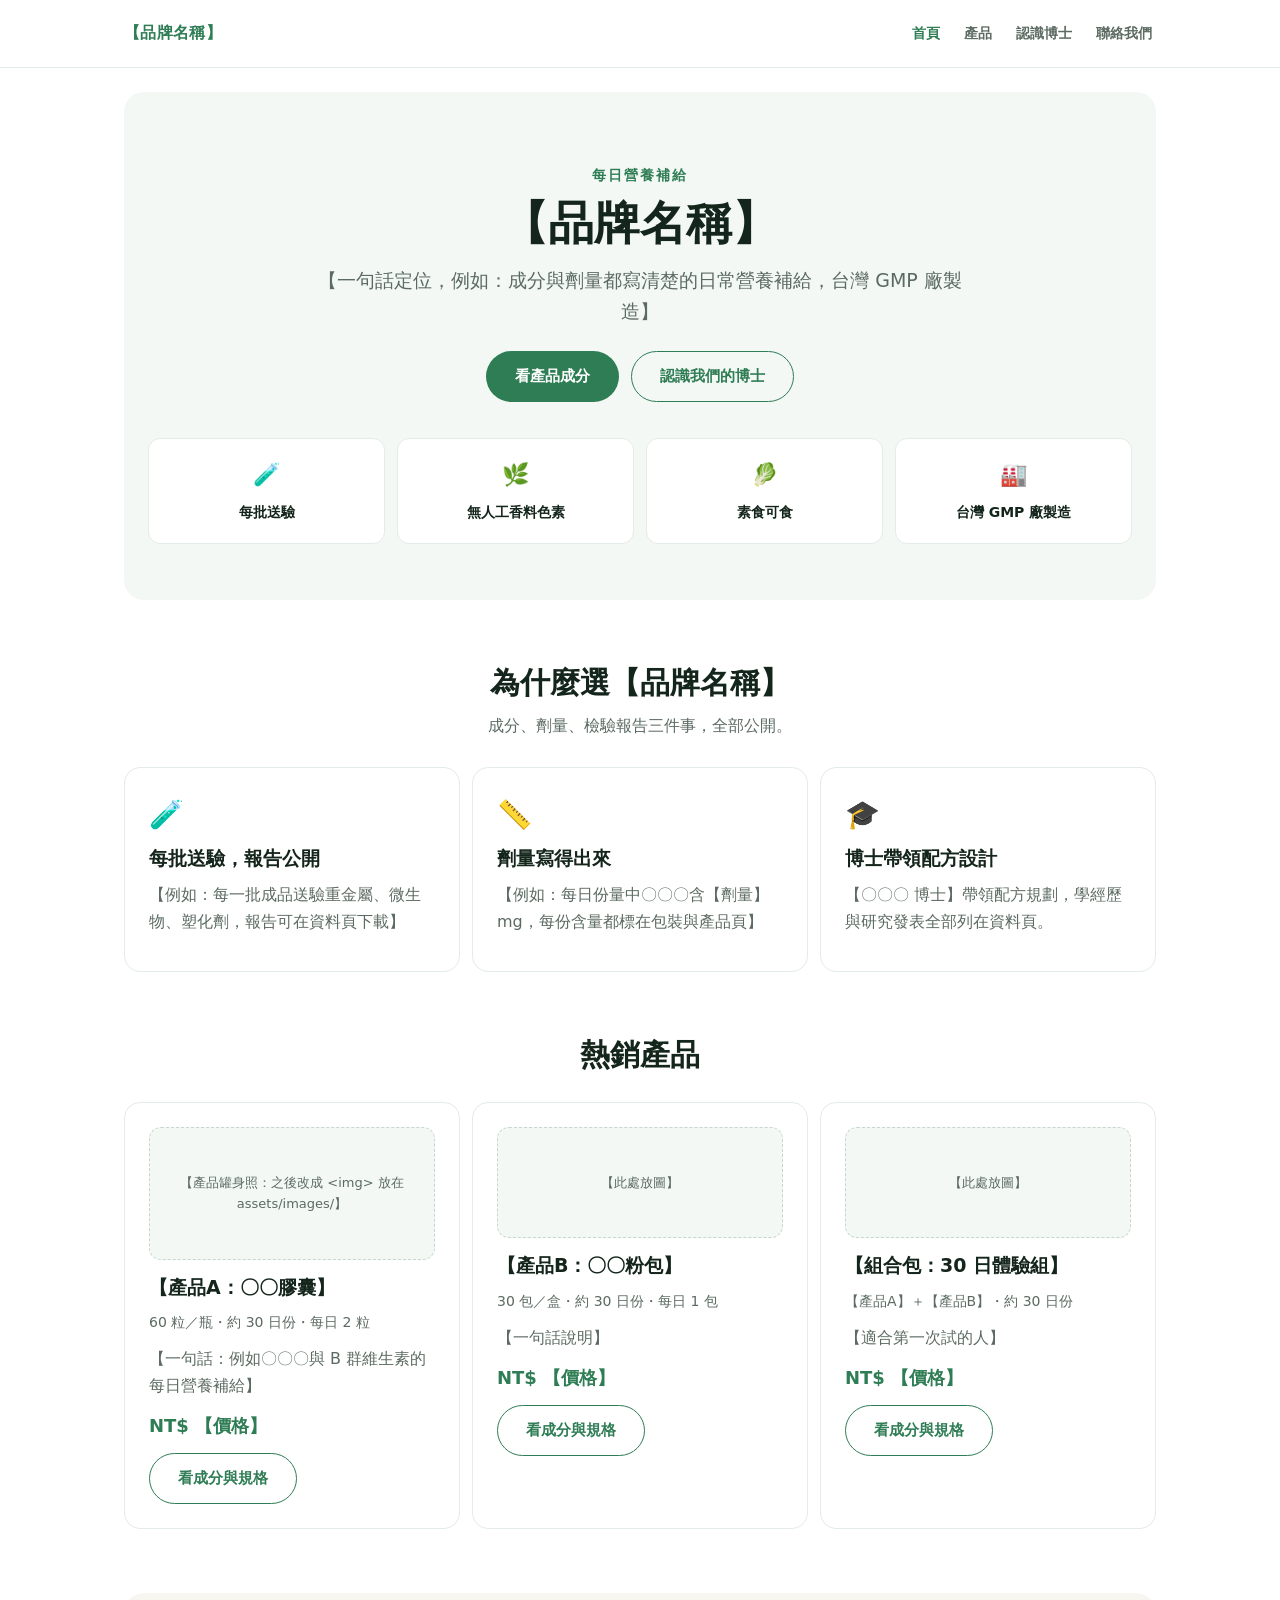
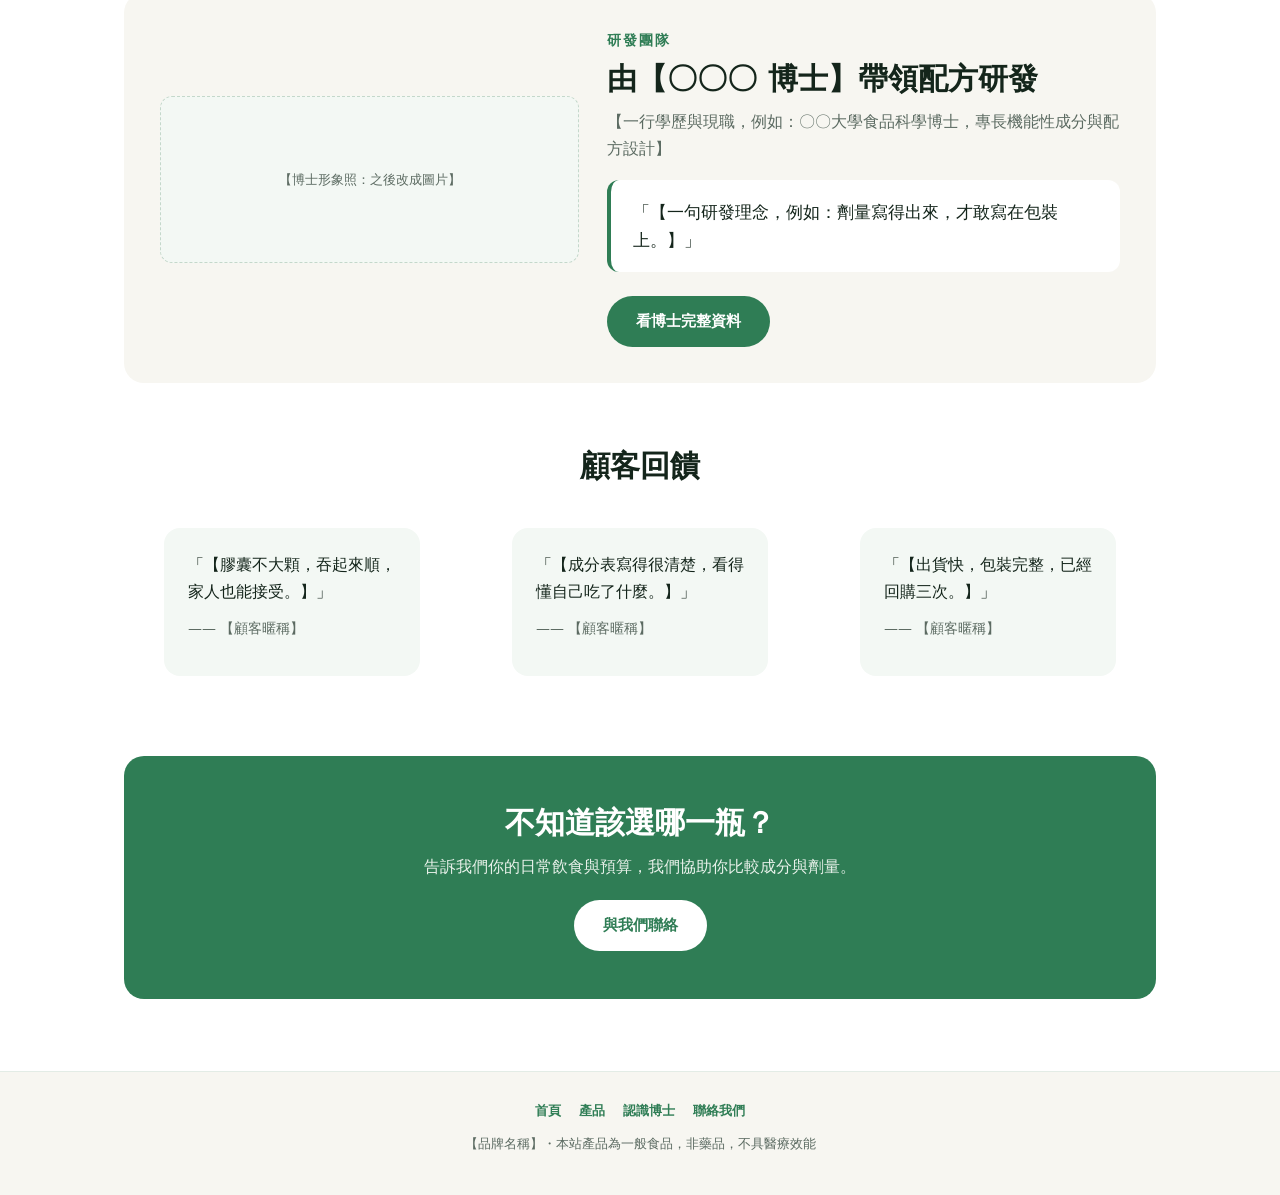
==== index.html @ d9c58784 "update page" ====
<!DOCTYPE html>
<html lang="zh-Hant">
<head>
  <meta charset="utf-8" />
  <meta name="viewport" content="width=device-width, initial-scale=1" />
  <title>【品牌名稱】｜每日營養補給</title>
  <meta name="description" content="成分與劑量都寫清楚的日常營養補給，台灣 GMP 廠製造。" />
  <link rel="stylesheet" href="assets/css/site.css" />
</head>
<body>
  <header class="site-header">
    <div class="site-header-inner">
      <a class="brand" href="./"><span>【品牌名稱】</span></a>
      <nav class="nav" aria-label="主要選單">
        <a href="./" aria-current="page">首頁</a>
        <a href="products/">產品</a>
        <a href="about/">認識博士</a>
        <a href="contact/">聯絡我們</a>
      </nav>
    </div>
  </header>

  <main class="page">
    <section class="hero center">
      <p class="eyebrow">每日營養補給</p>
      <h1>【品牌名稱】</h1>
      <p class="lead">【一句話定位，例如：成分與劑量都寫清楚的日常營養補給，台灣 GMP 廠製造】</p>
      <div class="btn-row">
        <a class="btn btn-primary" href="products/">看產品成分</a>
        <a class="btn btn-outline" href="about/">認識我們的博士</a>
      </div>
      <div class="trust-grid">
        <div class="mini-card"><div class="icon">🧪</div><p>每批送驗</p></div>
        <div class="mini-card"><div class="icon">🌿</div><p>無人工香料色素</p></div>
        <div class="mini-card"><div class="icon">🥬</div><p>素食可食</p></div>
        <div class="mini-card"><div class="icon">🏭</div><p>台灣 GMP 廠製造</p></div>
      </div>
    </section>

    <section class="section">
      <div class="section-head">
        <h2>為什麼選【品牌名稱】</h2>
        <p class="muted">成分、劑量、檢驗報告三件事，全部公開。</p>
      </div>
      <div class="grid-3">
        <article class="card">
          <p class="icon-lg">🧪</p>
          <h3>每批送驗，報告公開</h3>
          <p class="muted">【例如：每一批成品送驗重金屬、微生物、塑化劑，報告可在資料頁下載】</p>
        </article>
        <article class="card">
          <p class="icon-lg">📏</p>
          <h3>劑量寫得出來</h3>
          <p class="muted">【例如：每日份量中〇〇〇含【劑量】mg，每份含量都標在包裝與產品頁】</p>
        </article>
        <article class="card">
          <p class="icon-lg">🎓</p>
          <h3>博士帶領配方設計</h3>
          <p class="muted">【〇〇〇 博士】帶領配方規劃，學經歷與研究發表全部列在資料頁。</p>
        </article>
      </div>
    </section>

    <section class="section">
      <div class="section-head">
        <h2>熱銷產品</h2>
      </div>
      <div class="grid-3">
        <article class="card">
          <div class="placeholder">【產品罐身照：之後改成 &lt;img&gt; 放在 assets/images/】</div>
          <h3>【產品A：〇〇膠囊】</h3>
          <p class="meta">60 粒／瓶・約 30 日份・每日 2 粒</p>
          <p class="muted">【一句話：例如〇〇〇與 B 群維生素的每日營養補給】</p>
          <p class="price">NT$ 【價格】</p>
          <a class="btn btn-outline" href="products/">看成分與規格</a>
        </article>
        <article class="card">
          <div class="placeholder">【此處放圖】</div>
          <h3>【產品B：〇〇粉包】</h3>
          <p class="meta">30 包／盒・約 30 日份・每日 1 包</p>
          <p class="muted">【一句話說明】</p>
          <p class="price">NT$ 【價格】</p>
          <a class="btn btn-outline" href="products/">看成分與規格</a>
        </article>
        <article class="card">
          <div class="placeholder">【此處放圖】</div>
          <h3>【組合包：30 日體驗組】</h3>
          <p class="meta">【產品A】＋【產品B】・約 30 日份</p>
          <p class="muted">【適合第一次試的人】</p>
          <p class="price">NT$ 【價格】</p>
          <a class="btn btn-outline" href="products/">看成分與規格</a>
        </article>
      </div>
    </section>

    <section class="section card-sand">
      <div class="split">
        <div class="placeholder tall">【博士形象照：之後改成圖片】</div>
        <div>
          <p class="eyebrow">研發團隊</p>
          <h2>由【〇〇〇 博士】帶領配方研發</h2>
          <p class="muted">【一行學歷與現職，例如：〇〇大學食品科學博士，專長機能性成分與配方設計】</p>
          <div class="quote-box">
            <p>「【一句研發理念，例如：劑量寫得出來，才敢寫在包裝上。】」</p>
          </div>
          <div class="btn-row" style="justify-content:flex-start">
            <a class="btn btn-primary" href="about/">看博士完整資料</a>
          </div>
        </div>
      </div>
    </section>

    <section class="section">
      <div class="section-head">
        <h2>顧客回饋</h2>
      </div>
      <div class="grid-3">
        <blockquote class="card-soft">
          <p>「【膠囊不大顆，吞起來順，家人也能接受。】」</p>
          <p class="meta">—— 【顧客暱稱】</p>
        </blockquote>
        <blockquote class="card-soft">
          <p>「【成分表寫得很清楚，看得懂自己吃了什麼。】」</p>
          <p class="meta">—— 【顧客暱稱】</p>
        </blockquote>
        <blockquote class="card-soft">
          <p>「【出貨快，包裝完整，已經回購三次。】」</p>
          <p class="meta">—— 【顧客暱稱】</p>
        </blockquote>
      </div>
    </section>

    <section class="cta">
      <h2>不知道該選哪一瓶？</h2>
      <p>告訴我們你的日常飲食與預算，我們協助你比較成分與劑量。</p>
      <a class="btn btn-light" href="contact/">與我們聯絡</a>
    </section>
  </main>

  <footer class="site-footer">
    <nav aria-label="頁尾選單">
      <a href="./">首頁</a>
      <a href="products/">產品</a>
      <a href="about/">認識博士</a>
      <a href="contact/">聯絡我們</a>
    </nav>
    <p>【品牌名稱】・本站產品為一般食品，非藥品，不具醫療效能</p>
  </footer>
</body>
</html>
---- assets/css/site.css ----
:root {
  --green: #2f7d55;
  --green-soft: #e8f1ea;
  --text: #14251b;
  --muted: #5c6b62;
  --bg: #f3f8f4;
  --sand: #f7f6f1;
  --card: #ffffff;
  --border: #e3ece6;
  --dashed: #c4d8cb;
  --accent: #e0a33a;
  --white: #ffffff;
  --radius: 16px;
  --radius-lg: 20px;
  --max: 1080px;
}

* { box-sizing: border-box; }
html { scroll-behavior: smooth; }
body {
  margin: 0;
  font-family: system-ui, -apple-system, "Segoe UI", "Noto Sans TC", "PingFang TC", "Microsoft JhengHei", sans-serif;
  color: var(--text);
  background: var(--white);
  line-height: 1.65;
  font-size: 16px;
}
img { max-width: 100%; height: auto; display: block; }
a { color: var(--green); }

.site-header {
  position: sticky;
  top: 0;
  z-index: 50;
  background: rgba(255,255,255,0.92);
  backdrop-filter: blur(10px);
  border-bottom: 1px solid var(--border);
}
.site-header-inner {
  max-width: var(--max);
  margin: 0 auto;
  padding: 14px 24px;
  display: flex;
  align-items: center;
  justify-content: space-between;
  gap: 16px;
}
.brand {
  font-weight: 700;
  color: var(--text);
  text-decoration: none;
  letter-spacing: 0.02em;
}
.brand span { color: var(--green); }
.nav {
  display: flex;
  flex-wrap: wrap;
  gap: 8px 16px;
  justify-content: flex-end;
}
.nav a {
  text-decoration: none;
  color: var(--muted);
  font-weight: 600;
  font-size: 14px;
  padding: 8px 4px;
}
.nav a:hover,
.nav a[aria-current="page"] { color: var(--green); }

.page {
  max-width: var(--max);
  margin: 0 auto;
  padding: 24px 24px 72px;
}

.eyebrow {
  font-size: 14px;
  font-weight: 700;
  letter-spacing: 2px;
  color: var(--green);
  margin: 0 0 8px;
}
.center { text-align: center; }
.muted { color: var(--muted); }
.lead { font-size: 18px; color: var(--muted); }

h1, h2, h3 { line-height: 1.25; margin: 0 0 12px; }
h1 { font-size: clamp(32px, 5vw, 46px); color: var(--text); }
h2 { font-size: clamp(24px, 3.5vw, 30px); }
h3 { font-size: 19px; }
p { margin: 0 0 12px; }
ul { margin: 0; padding-left: 1.2em; }
li { margin: 0 0 8px; }

.hero {
  background: var(--bg);
  border-radius: var(--radius-lg);
  padding: 72px 24px 56px;
  margin-bottom: 48px;
}
.hero .lead { font-size: 19px; max-width: 42rem; margin-left: auto; margin-right: auto; }

.btn-row {
  display: flex;
  flex-wrap: wrap;
  gap: 12px;
  justify-content: center;
  margin: 24px 0 0;
}
.btn {
  display: inline-flex;
  align-items: center;
  justify-content: center;
  min-height: 44px;
  padding: 12px 28px;
  border-radius: 999px;
  text-decoration: none;
  font-weight: 700;
  font-size: 15px;
  border: 1px solid transparent;
  cursor: pointer;
  transition: transform .15s ease, background .15s ease;
}
.btn:hover { transform: translateY(-1px); }
.btn-primary {
  background: var(--green);
  color: var(--white);
}
.btn-primary:hover { background: #276b49; color: var(--white); }
.btn-outline {
  background: transparent;
  color: var(--green);
  border-color: var(--green);
}
.btn-outline:hover { background: var(--green-soft); }
.btn-light {
  background: var(--white);
  color: var(--green);
}

.trust-grid,
.grid-3,
.grid-4,
.grid-2 {
  display: grid;
  gap: 12px;
}
.trust-grid { grid-template-columns: repeat(4, 1fr); margin-top: 36px; }
.grid-3 { grid-template-columns: repeat(3, 1fr); }
.grid-4 { grid-template-columns: repeat(4, 1fr); }
.grid-2 { grid-template-columns: repeat(2, 1fr); }

.card {
  background: var(--card);
  border: 1px solid var(--border);
  border-radius: var(--radius);
  padding: 24px;
}
.card-soft {
  background: var(--bg);
  border: none;
  border-radius: var(--radius);
  padding: 24px;
}
.card-sand {
  background: var(--sand);
  border-radius: var(--radius-lg);
  padding: 36px;
}
.mini-card {
  background: var(--white);
  border: 1px solid var(--border);
  border-radius: 12px;
  padding: 18px 12px;
  text-align: center;
}
.mini-card .icon { font-size: 22px; margin: 0 0 8px; }
.mini-card p { margin: 0; font-size: 14px; font-weight: 600; }

.section { margin: 64px 0; }
.section-head { text-align: center; margin-bottom: 28px; }
.section-head p { margin: 0 auto; max-width: 36rem; }

.icon-lg { font-size: 28px; margin: 0 0 8px; }
.price {
  color: var(--green);
  font-size: 18px;
  font-weight: 700;
  margin: 12px 0;
}
.price-lg { font-size: 20px; }
.meta { font-size: 14px; color: var(--muted); }

.placeholder {
  background: var(--bg);
  border: 1px dashed var(--dashed);
  border-radius: 12px;
  padding: 44px 16px;
  text-align: center;
  color: var(--muted);
  font-size: 13px;
  margin-bottom: 16px;
}
.placeholder.tall { padding: 72px 16px; }
.placeholder.portrait { padding: 96px 16px; }

.split {
  display: grid;
  grid-template-columns: 0.9fr 1.1fr;
  gap: 28px;
  align-items: center;
}
.split-reverse { grid-template-columns: 1.1fr 0.9fr; }
.split-about { grid-template-columns: 0.38fr 0.62fr; align-items: start; }
.split-contact { grid-template-columns: 0.58fr 0.42fr; align-items: start; }

.quote-box {
  background: var(--white);
  border-left: 4px solid var(--green);
  border-radius: 12px;
  padding: 18px 22px;
  margin: 18px 0;
}
.quote-box p { margin: 0; font-size: 17px; }

.cta {
  background: var(--green);
  color: var(--white);
  border-radius: var(--radius-lg);
  padding: 48px 24px;
  text-align: center;
}
.cta h2 { color: var(--white); }
.cta p { color: #e8f1ea; margin: 0 auto 20px; max-width: 32rem; }

.note {
  background: var(--sand);
  border-left: 4px solid var(--accent);
  border-radius: 14px;
  padding: 26px 30px;
}
.idea {
  background: var(--bg);
  border-left: 4px solid var(--green);
  border-radius: 16px;
  padding: 36px;
}
.idea blockquote {
  margin: 0 0 12px;
  font-size: 18px;
  line-height: 1.7;
  border: 0;
  padding: 0;
}

table {
  width: 100%;
  border-collapse: collapse;
  overflow: hidden;
  border-radius: 12px;
  border: 1px solid var(--border);
  background: var(--white);
  font-size: 15px;
}
th, td {
  padding: 12px 14px;
  border-bottom: 1px solid var(--border);
  text-align: left;
  vertical-align: top;
}
th {
  background: var(--bg);
  color: var(--text);
  font-weight: 700;
}
tr:nth-child(even) td { background: #fafcfb; }
tr:last-child td { border-bottom: none; }
.table-wrap { overflow-x: auto; margin: 16px 0 24px; }

details {
  border: 1px solid var(--border);
  border-radius: 12px;
  padding: 16px 20px;
  background: var(--white);
  margin-bottom: 12px;
}
summary {
  cursor: pointer;
  font-weight: 700;
  list-style: none;
}
summary::-webkit-details-marker { display: none; }
summary::after {
  content: "+";
  float: right;
  color: var(--green);
}
details[open] summary::after { content: "–"; }
details p { margin-top: 12px; color: var(--muted); }

.form-card { padding: 28px; }
.form-grid { display: grid; gap: 14px; }
label {
  display: grid;
  gap: 6px;
  font-size: 14px;
  font-weight: 600;
  color: var(--text);
}
input, select, textarea {
  width: 100%;
  min-height: 44px;
  padding: 10px 12px;
  border: 1px solid var(--border);
  border-radius: 10px;
  font: inherit;
  color: var(--text);
  background: var(--white);
}
textarea { min-height: 120px; resize: vertical; }
input:focus, select:focus, textarea:focus {
  outline: 2px solid rgba(47,125,85,.25);
  border-color: var(--green);
}
.form-hint {
  font-size: 13px;
  color: var(--muted);
  font-weight: 400;
  margin-top: 4px;
}

.step-label {
  color: var(--green);
  font-size: 14px;
  font-weight: 700;
  margin: 0 0 6px;
}
.legal {
  text-align: center;
  font-size: 13px;
  color: var(--muted);
  margin-top: 24px;
}

.site-footer {
  border-top: 1px solid var(--border);
  background: var(--sand);
  padding: 28px 24px;
  text-align: center;
  color: var(--muted);
  font-size: 13px;
}
.site-footer a { color: var(--green); text-decoration: none; font-weight: 600; }
.site-footer nav {
  display: flex;
  flex-wrap: wrap;
  gap: 12px 18px;
  justify-content: center;
  margin-bottom: 12px;
}

@media (max-width: 900px) {
  .trust-grid,
  .grid-3,
  .grid-4,
  .split,
  .split-reverse,
  .split-about,
  .split-contact {
    grid-template-columns: 1fr;
  }
  .grid-2 { grid-template-columns: 1fr; }
}

@media (max-width: 640px) {
  .site-header-inner { flex-direction: column; align-items: flex-start; }
  .nav { justify-content: flex-start; }
  .hero { padding: 48px 18px 40px; }
  .page { padding: 16px 16px 56px; }
  .card-sand, .idea, .note { padding: 24px 18px; }
  .btn-row { justify-content: stretch; }
  .btn { width: 100%; }
}

@media (prefers-reduced-motion: reduce) {
  html { scroll-behavior: auto; }
  .btn { transition: none; }
}
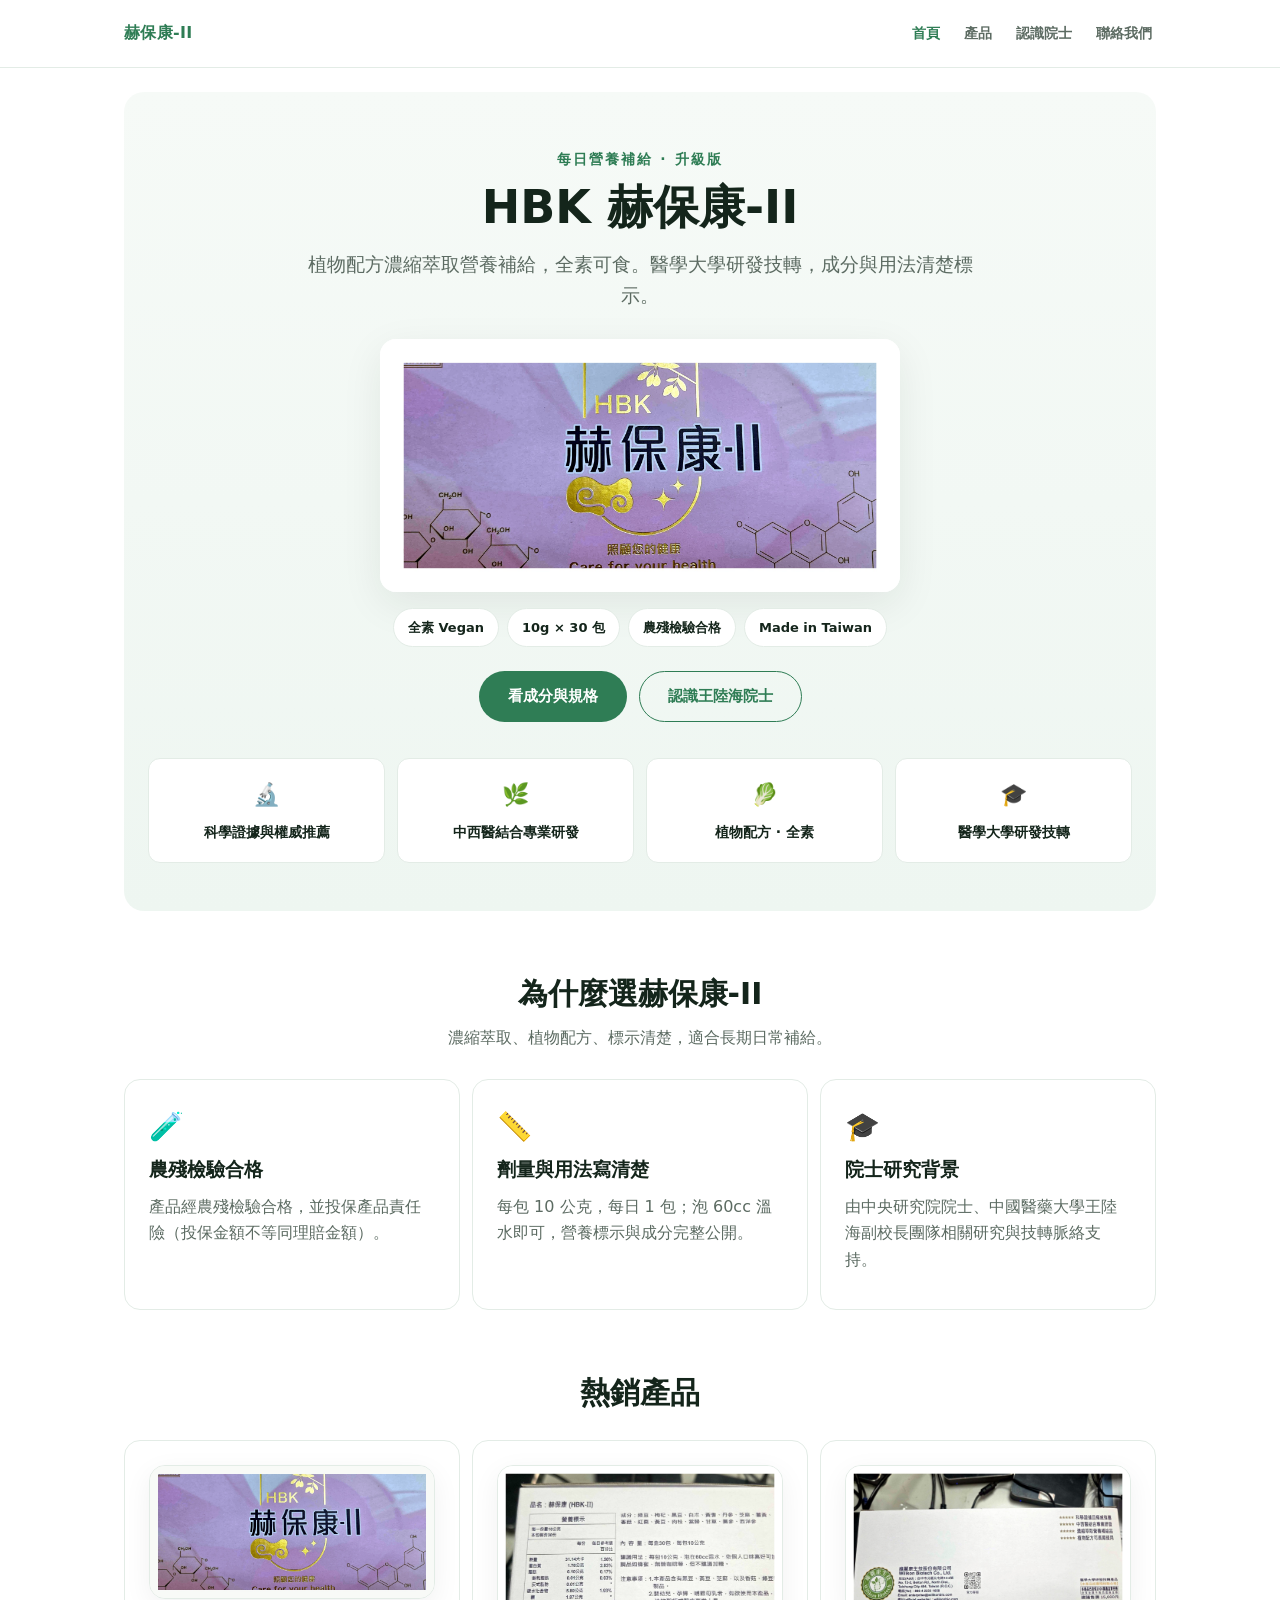
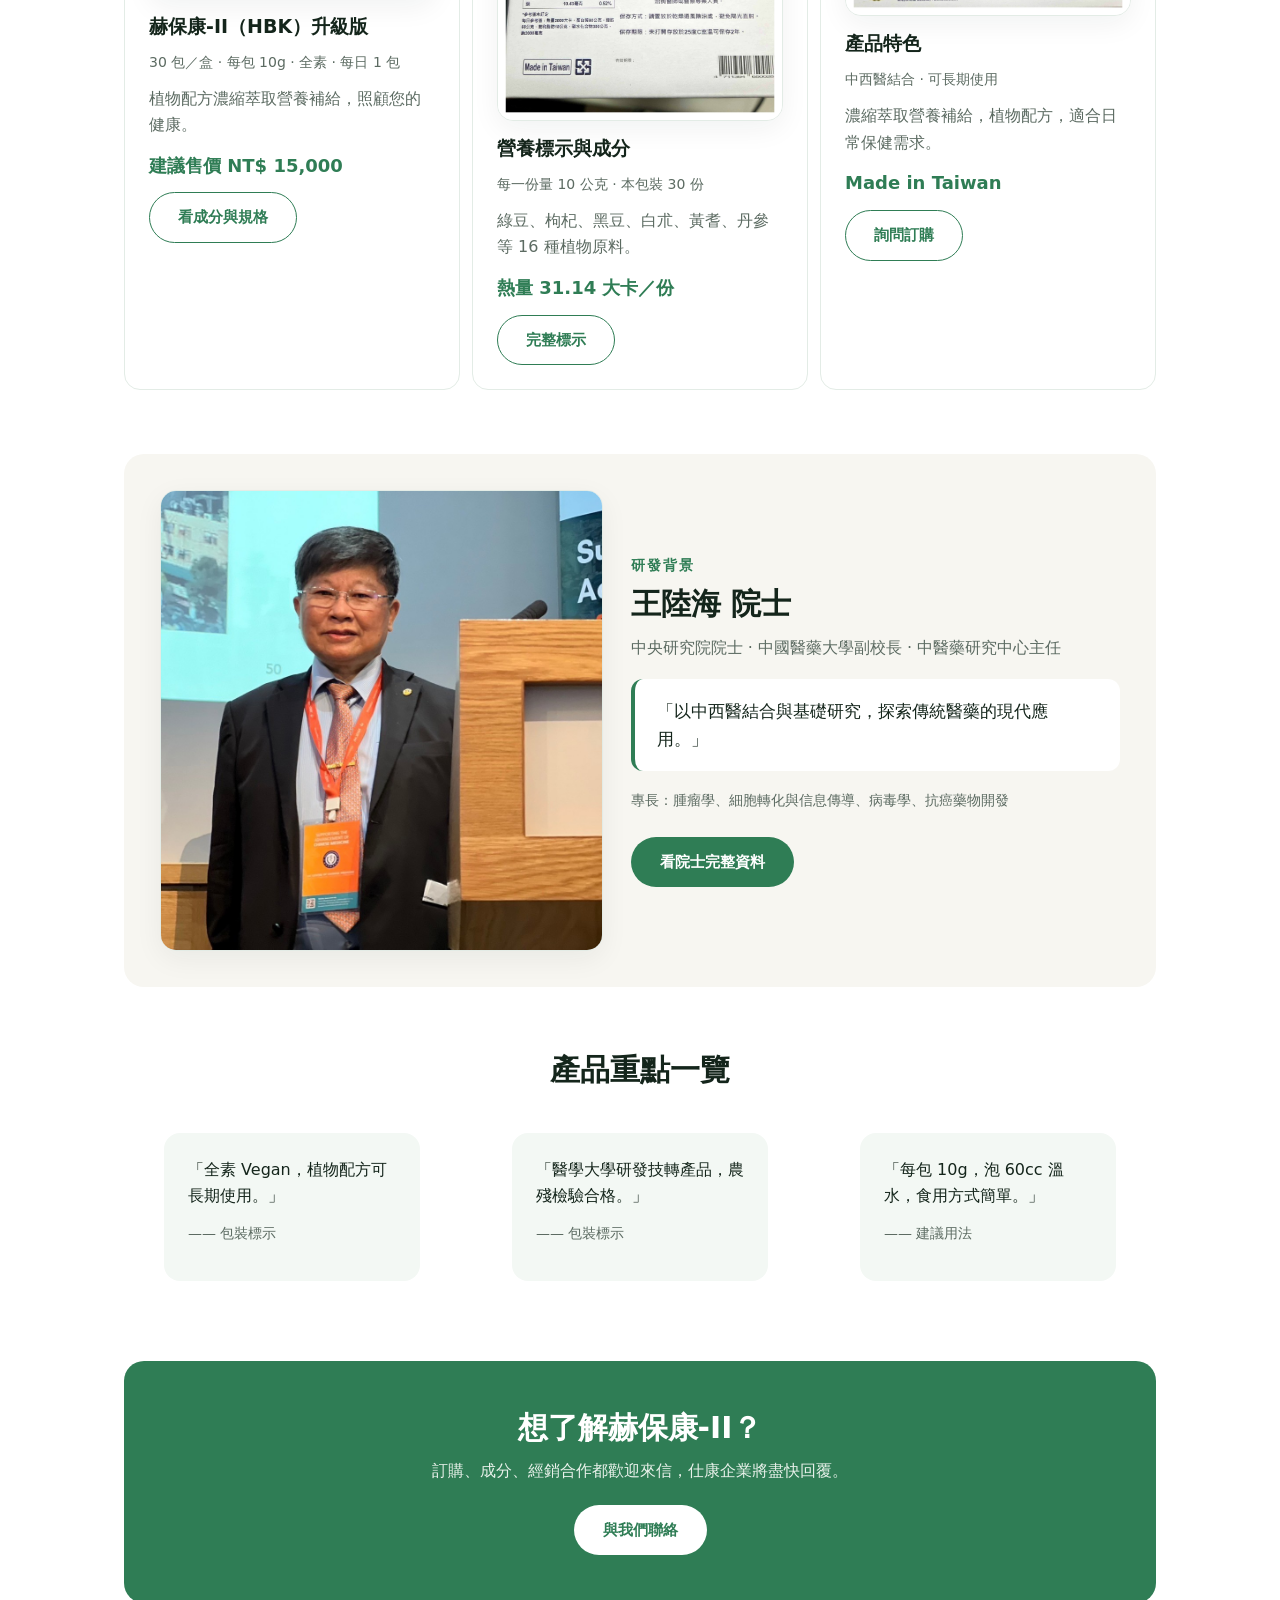
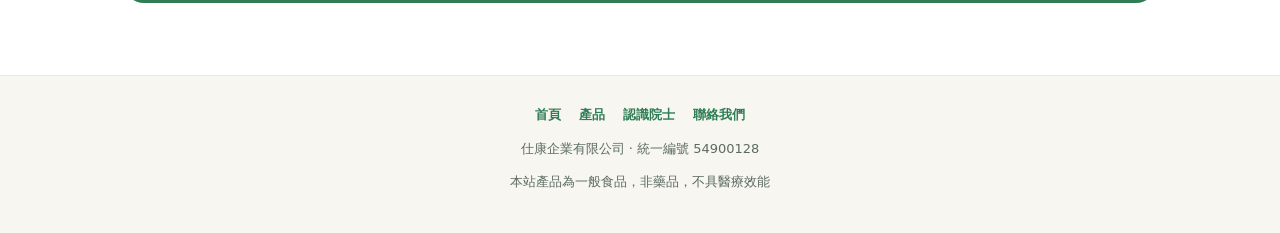
==== commit 4c0d60b5: "update site" ====
--- a/index.html
+++ b/index.html
@@ -3,18 +3,18 @@
 <head>
   <meta charset="utf-8" />
   <meta name="viewport" content="width=device-width, initial-scale=1" />
-  <title>【品牌名稱】｜每日營養補給</title>
-  <meta name="description" content="成分與劑量都寫清楚的日常營養補給，台灣 GMP 廠製造。" />
+  <title>赫保康-II｜仕康企業有限公司</title>
+  <meta name="description" content="赫保康-II（HBK）升級版：植物配方濃縮萃取營養補給，全素可食，醫學大學研發技轉。仕康企業有限公司。" />
   <link rel="stylesheet" href="assets/css/site.css" />
 </head>
 <body>
   <header class="site-header">
     <div class="site-header-inner">
-      <a class="brand" href="./"><span>【品牌名稱】</span></a>
+      <a class="brand" href="./"><span>赫保康-II</span></a>
       <nav class="nav" aria-label="主要選單">
         <a href="./" aria-current="page">首頁</a>
         <a href="products/">產品</a>
-        <a href="about/">認識博士</a>
+        <a href="about/">認識院士</a>
         <a href="contact/">聯絡我們</a>
       </nav>
     </div>
@@ -22,41 +22,50 @@
 
   <main class="page">
     <section class="hero center">
-      <p class="eyebrow">每日營養補給</p>
-      <h1>【品牌名稱】</h1>
-      <p class="lead">【一句話定位，例如：成分與劑量都寫清楚的日常營養補給，台灣 GMP 廠製造】</p>
+      <p class="eyebrow">每日營養補給 · 升級版</p>
+      <h1>HBK 赫保康-II</h1>
+      <p class="lead">植物配方濃縮萃取營養補給，全素可食。醫學大學研發技轉，成分與用法清楚標示。</p>
+      <div class="hero-product">
+        <img src="assets/images/hbk-front-hero.jpg" alt="赫保康-II 正面外盒" width="1600" height="780" />
+      </div>
+      <div class="chip-row">
+        <span class="chip">全素 Vegan</span>
+        <span class="chip">10g × 30 包</span>
+        <span class="chip">農殘檢驗合格</span>
+        <span class="chip">Made in Taiwan</span>
+      </div>
       <div class="btn-row">
-        <a class="btn btn-primary" href="products/">看產品成分</a>
-        <a class="btn btn-outline" href="about/">認識我們的博士</a>
+        <a class="btn btn-primary" href="products/">看成分與規格</a>
+        <a class="btn btn-outline" href="about/">認識王陸海院士</a>
       </div>
       <div class="trust-grid">
-        <div class="mini-card"><div class="icon">🧪</div><p>每批送驗</p></div>
-        <div class="mini-card"><div class="icon">🌿</div><p>無人工香料色素</p></div>
-        <div class="mini-card"><div class="icon">🥬</div><p>素食可食</p></div>
-        <div class="mini-card"><div class="icon">🏭</div><p>台灣 GMP 廠製造</p></div>
+        <div class="mini-card"><div class="icon">🔬</div><p>科學證據與權威推薦</p></div>
+        <div class="mini-card"><div class="icon">🌿</div><p>中西醫結合專業研發</p></div>
+        <div class="mini-card"><div class="icon">🥬</div><p>植物配方 · 全素</p></div>
+        <div class="mini-card"><div class="icon">🎓</div><p>醫學大學研發技轉</p></div>
       </div>
     </section>
 
     <section class="section">
       <div class="section-head">
-        <h2>為什麼選【品牌名稱】</h2>
-        <p class="muted">成分、劑量、檢驗報告三件事，全部公開。</p>
+        <h2>為什麼選赫保康-II</h2>
+        <p class="muted">濃縮萃取、植物配方、標示清楚，適合長期日常補給。</p>
       </div>
       <div class="grid-3">
         <article class="card">
           <p class="icon-lg">🧪</p>
-          <h3>每批送驗，報告公開</h3>
-          <p class="muted">【例如：每一批成品送驗重金屬、微生物、塑化劑，報告可在資料頁下載】</p>
+          <h3>農殘檢驗合格</h3>
+          <p class="muted">產品經農殘檢驗合格，並投保產品責任險（投保金額不等同理賠金額）。</p>
         </article>
         <article class="card">
           <p class="icon-lg">📏</p>
-          <h3>劑量寫得出來</h3>
-          <p class="muted">【例如：每日份量中〇〇〇含【劑量】mg，每份含量都標在包裝與產品頁】</p>
+          <h3>劑量與用法寫清楚</h3>
+          <p class="muted">每包 10 公克，每日 1 包；泡 60cc 溫水即可，營養標示與成分完整公開。</p>
         </article>
         <article class="card">
           <p class="icon-lg">🎓</p>
-          <h3>博士帶領配方設計</h3>
-          <p class="muted">【〇〇〇 博士】帶領配方規劃，學經歷與研究發表全部列在資料頁。</p>
+          <h3>院士研究背景</h3>
+          <p class="muted">由中央研究院院士、中國醫藥大學王陸海副校長團隊相關研究與技轉脈絡支持。</p>
         </article>
       </div>
     </section>
@@ -67,44 +76,53 @@
       </div>
       <div class="grid-3">
         <article class="card">
-          <div class="placeholder">【產品罐身照：之後改成 &lt;img&gt; 放在 assets/images/】</div>
-          <h3>【產品A：〇〇膠囊】</h3>
-          <p class="meta">60 粒／瓶・約 30 日份・每日 2 粒</p>
-          <p class="muted">【一句話：例如〇〇〇與 B 群維生素的每日營養補給】</p>
-          <p class="price">NT$ 【價格】</p>
+          <div class="product-shot" style="margin-bottom:16px">
+            <img src="assets/images/hbk-front.jpg" alt="赫保康-II 正面" />
+          </div>
+          <h3>赫保康-II（HBK）升級版</h3>
+          <p class="meta">30 包／盒 · 每包 10g · 全素 · 每日 1 包</p>
+          <p class="muted">植物配方濃縮萃取營養補給，照顧您的健康。</p>
+          <p class="price">建議售價 NT$ 15,000</p>
           <a class="btn btn-outline" href="products/">看成分與規格</a>
         </article>
         <article class="card">
-          <div class="placeholder">【此處放圖】</div>
-          <h3>【產品B：〇〇粉包】</h3>
-          <p class="meta">30 包／盒・約 30 日份・每日 1 包</p>
-          <p class="muted">【一句話說明】</p>
-          <p class="price">NT$ 【價格】</p>
-          <a class="btn btn-outline" href="products/">看成分與規格</a>
+          <div class="product-shot" style="margin-bottom:16px">
+            <img src="assets/images/hbk-nutrition-zh.jpg" alt="赫保康-II 營養標示" />
+          </div>
+          <h3>營養標示與成分</h3>
+          <p class="meta">每一份量 10 公克 · 本包裝 30 份</p>
+          <p class="muted">綠豆、枸杞、黑豆、白朮、黃耆、丹參等 16 種植物原料。</p>
+          <p class="price">熱量 31.14 大卡／份</p>
+          <a class="btn btn-outline" href="products/#nutrition">完整標示</a>
         </article>
         <article class="card">
-          <div class="placeholder">【此處放圖】</div>
-          <h3>【組合包：30 日體驗組】</h3>
-          <p class="meta">【產品A】＋【產品B】・約 30 日份</p>
-          <p class="muted">【適合第一次試的人】</p>
-          <p class="price">NT$ 【價格】</p>
-          <a class="btn btn-outline" href="products/">看成分與規格</a>
+          <div class="product-shot" style="margin-bottom:16px">
+            <img src="assets/images/hbk-side-zh.jpg" alt="赫保康-II 產品特色" />
+          </div>
+          <h3>產品特色</h3>
+          <p class="meta">中西醫結合 · 可長期使用</p>
+          <p class="muted">濃縮萃取營養補給，植物配方，適合日常保健需求。</p>
+          <p class="price">Made in Taiwan</p>
+          <a class="btn btn-outline" href="contact/">詢問訂購</a>
         </article>
       </div>
     </section>
 
     <section class="section card-sand">
       <div class="split">
-        <div class="placeholder tall">【博士形象照：之後改成圖片】</div>
+        <div class="product-shot">
+          <img src="assets/images/wang-portrait.jpg" alt="王陸海院士" />
+        </div>
         <div>
-          <p class="eyebrow">研發團隊</p>
-          <h2>由【〇〇〇 博士】帶領配方研發</h2>
-          <p class="muted">【一行學歷與現職，例如：〇〇大學食品科學博士，專長機能性成分與配方設計】</p>
+          <p class="eyebrow">研發背景</p>
+          <h2>王陸海 院士</h2>
+          <p class="muted">中央研究院院士 · 中國醫藥大學副校長 · 中醫藥研究中心主任</p>
           <div class="quote-box">
-            <p>「【一句研發理念，例如：劑量寫得出來，才敢寫在包裝上。】」</p>
+            <p>「以中西醫結合與基礎研究，探索傳統醫藥的現代應用。」</p>
           </div>
+          <p class="meta">專長：腫瘤學、細胞轉化與信息傳導、病毒學、抗癌藥物開發</p>
           <div class="btn-row" style="justify-content:flex-start">
-            <a class="btn btn-primary" href="about/">看博士完整資料</a>
+            <a class="btn btn-primary" href="about/">看院士完整資料</a>
           </div>
         </div>
       </div>
@@ -112,27 +130,27 @@
 
     <section class="section">
       <div class="section-head">
-        <h2>顧客回饋</h2>
+        <h2>產品重點一覽</h2>
       </div>
       <div class="grid-3">
         <blockquote class="card-soft">
-          <p>「【膠囊不大顆，吞起來順，家人也能接受。】」</p>
-          <p class="meta">—— 【顧客暱稱】</p>
+          <p>「全素 Vegan，植物配方可長期使用。」</p>
+          <p class="meta">—— 包裝標示</p>
         </blockquote>
         <blockquote class="card-soft">
-          <p>「【成分表寫得很清楚，看得懂自己吃了什麼。】」</p>
-          <p class="meta">—— 【顧客暱稱】</p>
+          <p>「醫學大學研發技轉產品，農殘檢驗合格。」</p>
+          <p class="meta">—— 包裝標示</p>
         </blockquote>
         <blockquote class="card-soft">
-          <p>「【出貨快，包裝完整，已經回購三次。】」</p>
-          <p class="meta">—— 【顧客暱稱】</p>
+          <p>「每包 10g，泡 60cc 溫水，食用方式簡單。」</p>
+          <p class="meta">—— 建議用法</p>
         </blockquote>
       </div>
     </section>
 
     <section class="cta">
-      <h2>不知道該選哪一瓶？</h2>
-      <p>告訴我們你的日常飲食與預算，我們協助你比較成分與劑量。</p>
+      <h2>想了解赫保康-II？</h2>
+      <p>訂購、成分、經銷合作都歡迎來信，仕康企業將盡快回覆。</p>
       <a class="btn btn-light" href="contact/">與我們聯絡</a>
     </section>
   </main>
@@ -141,10 +159,11 @@
     <nav aria-label="頁尾選單">
       <a href="./">首頁</a>
       <a href="products/">產品</a>
-      <a href="about/">認識博士</a>
+      <a href="about/">認識院士</a>
       <a href="contact/">聯絡我們</a>
     </nav>
-    <p>【品牌名稱】・本站產品為一般食品，非藥品，不具醫療效能</p>
+    <p>仕康企業有限公司 · 統一編號 54900128</p>
+    <p>本站產品為一般食品，非藥品，不具醫療效能</p>
   </footer>
 </body>
 </html>
--- a/assets/css/site.css
+++ b/assets/css/site.css
@@ -32,7 +32,7 @@
   position: sticky;
   top: 0;
   z-index: 50;
-  background: rgba(255,255,255,0.92);
+  background: rgba(255,255,255,0.94);
   backdrop-filter: blur(10px);
   border-bottom: 1px solid var(--border);
 }
@@ -94,12 +94,21 @@
 li { margin: 0 0 8px; }
 
 .hero {
-  background: var(--bg);
+  background: linear-gradient(180deg, #f6faf7 0%, #eef6f1 100%);
   border-radius: var(--radius-lg);
-  padding: 72px 24px 56px;
+  padding: 56px 24px 48px;
   margin-bottom: 48px;
 }
 .hero .lead { font-size: 19px; max-width: 42rem; margin-left: auto; margin-right: auto; }
+.hero-product {
+  max-width: 520px;
+  margin: 28px auto 8px;
+  border-radius: 16px;
+  overflow: hidden;
+  box-shadow: 0 12px 40px rgba(20,37,27,.08);
+  background: #fff;
+}
+.hero-product img { width: 100%; }
 
 .btn-row {
   display: flex;
@@ -123,29 +132,16 @@
   transition: transform .15s ease, background .15s ease;
 }
 .btn:hover { transform: translateY(-1px); }
-.btn-primary {
-  background: var(--green);
-  color: var(--white);
-}
+.btn-primary { background: var(--green); color: var(--white); }
 .btn-primary:hover { background: #276b49; color: var(--white); }
-.btn-outline {
-  background: transparent;
-  color: var(--green);
-  border-color: var(--green);
-}
+.btn-outline { background: transparent; color: var(--green); border-color: var(--green); }
 .btn-outline:hover { background: var(--green-soft); }
-.btn-light {
-  background: var(--white);
-  color: var(--green);
-}
+.btn-light { background: var(--white); color: var(--green); }
 
 .trust-grid,
 .grid-3,
 .grid-4,
-.grid-2 {
-  display: grid;
-  gap: 12px;
-}
+.grid-2 { display: grid; gap: 12px; }
 .trust-grid { grid-template-columns: repeat(4, 1fr); margin-top: 36px; }
 .grid-3 { grid-template-columns: repeat(3, 1fr); }
 .grid-4 { grid-template-columns: repeat(4, 1fr); }
@@ -189,30 +185,33 @@
   font-weight: 700;
   margin: 12px 0;
 }
-.price-lg { font-size: 20px; }
+.price-lg { font-size: 22px; }
 .meta { font-size: 14px; color: var(--muted); }
 
-.placeholder {
-  background: var(--bg);
-  border: 1px dashed var(--dashed);
-  border-radius: 12px;
-  padding: 44px 16px;
-  text-align: center;
-  color: var(--muted);
-  font-size: 13px;
-  margin-bottom: 16px;
-}
-.placeholder.tall { padding: 72px 16px; }
-.placeholder.portrait { padding: 96px 16px; }
+.product-shot {
+  background: #fff;
+  border: 1px solid var(--border);
+  border-radius: 16px;
+  overflow: hidden;
+  box-shadow: 0 8px 28px rgba(20,37,27,.06);
+}
+.product-shot img { width: 100%; }
+.product-gallery {
+  display: grid;
+  grid-template-columns: repeat(2, 1fr);
+  gap: 12px;
+  margin-top: 16px;
+}
+.product-gallery .product-shot { min-height: 0; }
 
 .split {
   display: grid;
-  grid-template-columns: 0.9fr 1.1fr;
+  grid-template-columns: 0.95fr 1.05fr;
   gap: 28px;
   align-items: center;
 }
-.split-reverse { grid-template-columns: 1.1fr 0.9fr; }
-.split-about { grid-template-columns: 0.38fr 0.62fr; align-items: start; }
+.split-reverse { grid-template-columns: 1.05fr 0.95fr; }
+.split-about { grid-template-columns: 0.4fr 0.6fr; align-items: start; }
 .split-contact { grid-template-columns: 0.58fr 0.42fr; align-items: start; }
 
 .quote-box {
@@ -269,14 +268,52 @@
   text-align: left;
   vertical-align: top;
 }
-th {
-  background: var(--bg);
-  color: var(--text);
-  font-weight: 700;
-}
+th { background: var(--bg); color: var(--text); font-weight: 700; }
 tr:nth-child(even) td { background: #fafcfb; }
 tr:last-child td { border-bottom: none; }
 .table-wrap { overflow-x: auto; margin: 16px 0 24px; }
+
+.avatar {
+  width: 100%;
+  aspect-ratio: 1;
+  object-fit: cover;
+  border-radius: 16px;
+  border: 1px solid var(--border);
+}
+.photo-grid {
+  display: grid;
+  grid-template-columns: repeat(3, 1fr);
+  gap: 12px;
+}
+.photo-grid img {
+  width: 100%;
+  height: 180px;
+  object-fit: cover;
+  border-radius: 12px;
+  border: 1px solid var(--border);
+}
+.news-list a {
+  color: var(--green);
+  font-weight: 600;
+  text-decoration: none;
+}
+.news-list a:hover { text-decoration: underline; }
+.chip-row {
+  display: flex;
+  flex-wrap: wrap;
+  gap: 8px;
+  margin: 16px 0 8px;
+  justify-content: center;
+}
+.chip {
+  background: var(--white);
+  border: 1px solid var(--border);
+  border-radius: 999px;
+  padding: 8px 14px;
+  font-size: 13px;
+  font-weight: 600;
+  color: var(--text);
+}
 
 details {
   border: 1px solid var(--border);
@@ -367,16 +404,19 @@
   .split,
   .split-reverse,
   .split-about,
-  .split-contact {
+  .split-contact,
+  .photo-grid,
+  .product-gallery {
     grid-template-columns: 1fr;
   }
   .grid-2 { grid-template-columns: 1fr; }
+  .photo-grid img { height: 220px; }
 }
 
 @media (max-width: 640px) {
   .site-header-inner { flex-direction: column; align-items: flex-start; }
   .nav { justify-content: flex-start; }
-  .hero { padding: 48px 18px 40px; }
+  .hero { padding: 40px 18px 36px; }
   .page { padding: 16px 16px 56px; }
   .card-sand, .idea, .note { padding: 24px 18px; }
   .btn-row { justify-content: stretch; }
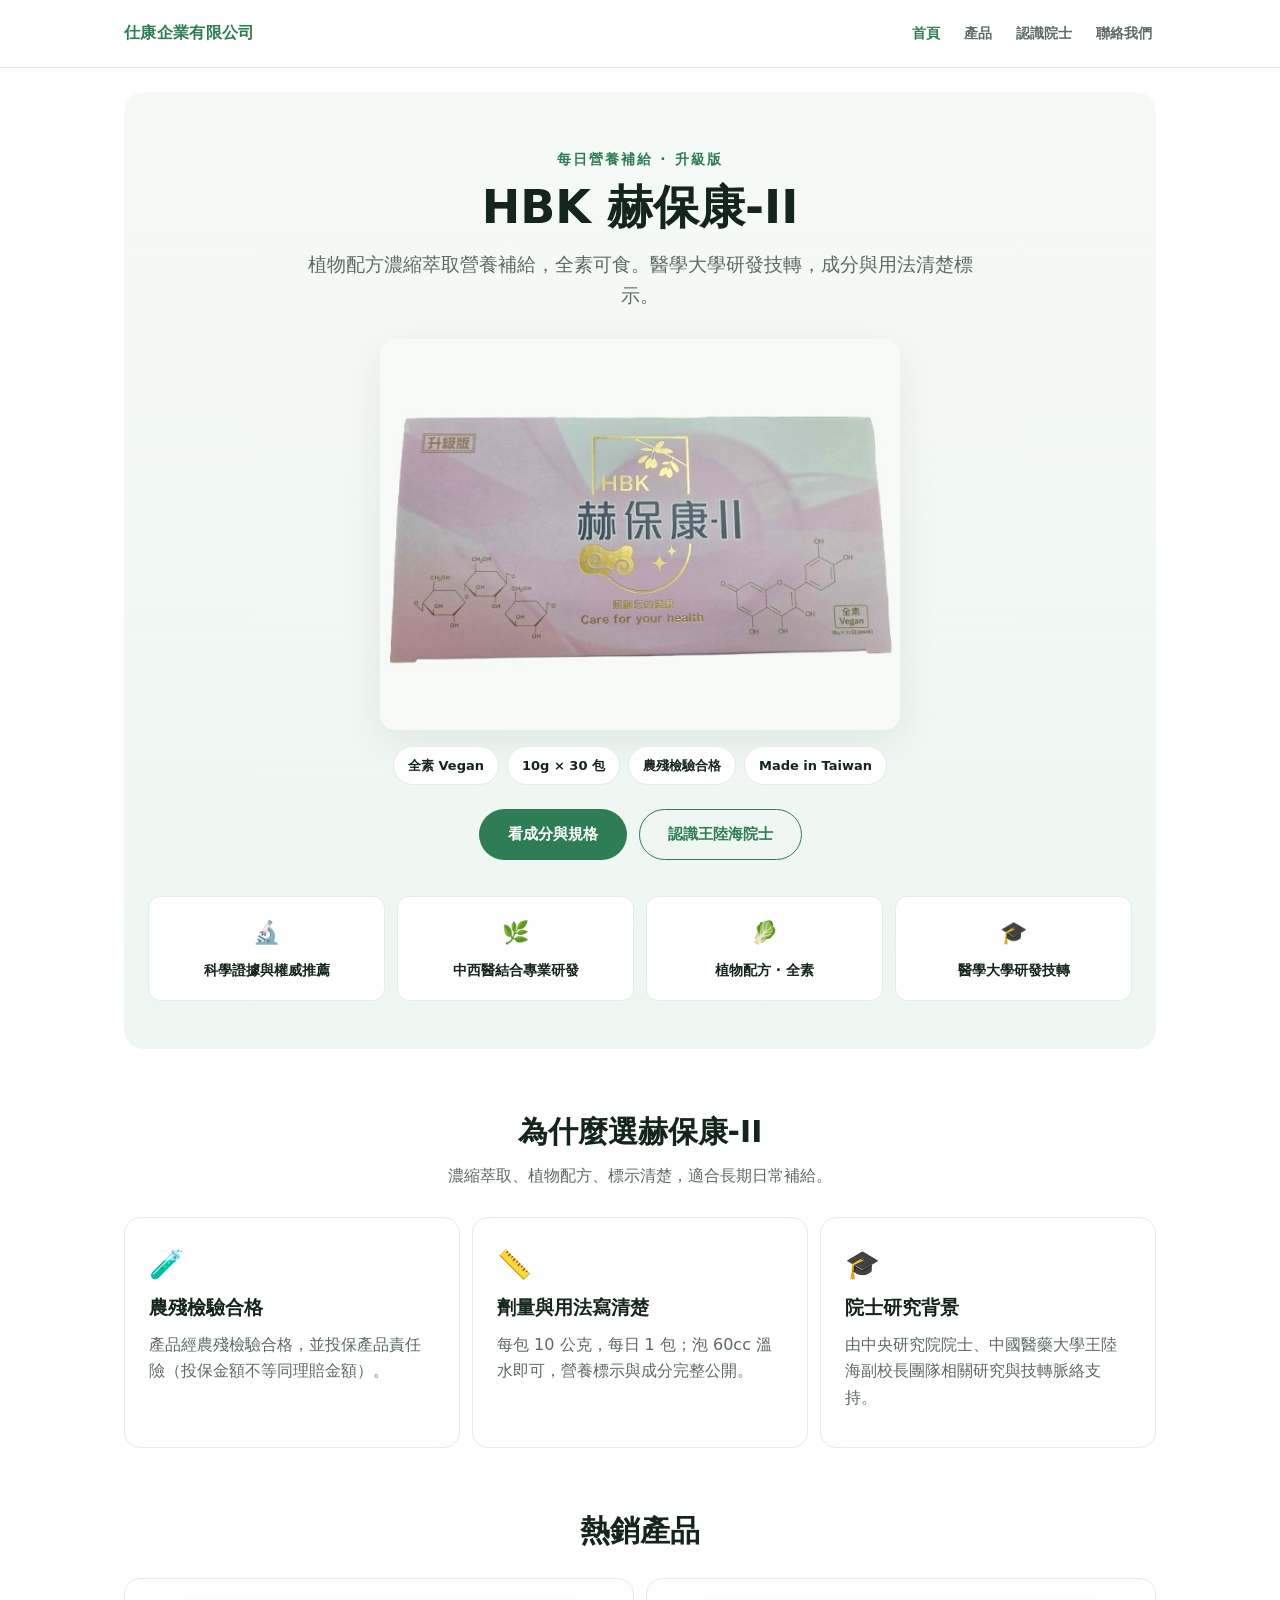
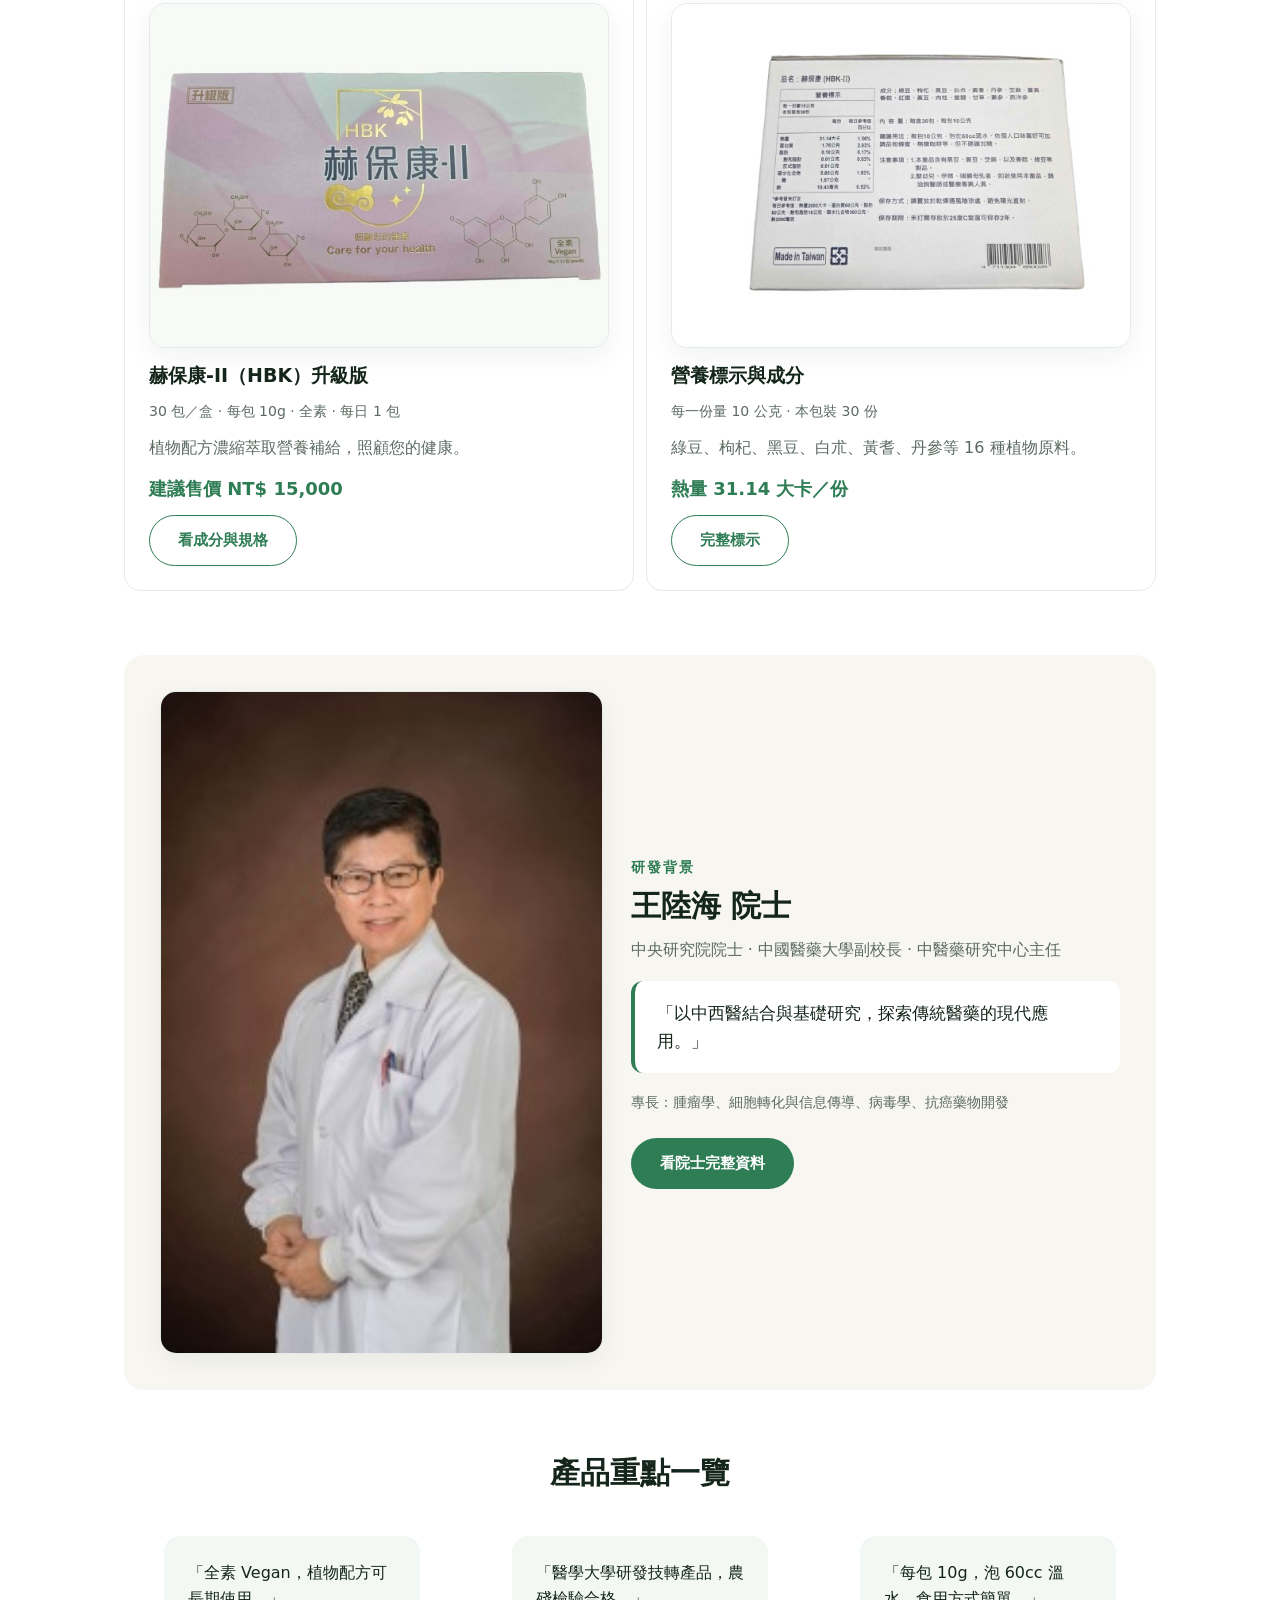
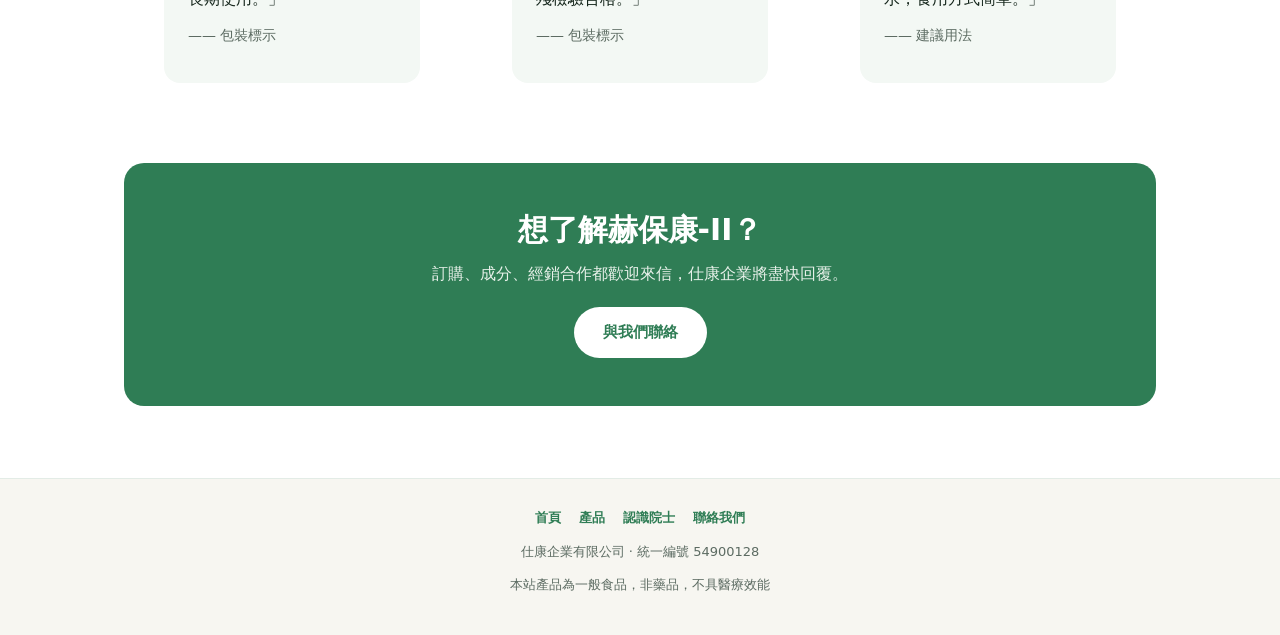
==== commit 93868109: "update site" ====
--- a/index.html
+++ b/index.html
@@ -10,7 +10,7 @@
 <body>
   <header class="site-header">
     <div class="site-header-inner">
-      <a class="brand" href="./"><span>赫保康-II</span></a>
+      <a class="brand" href="./"><span>仕康企業有限公司</span></a>
       <nav class="nav" aria-label="主要選單">
         <a href="./" aria-current="page">首頁</a>
         <a href="products/">產品</a>
@@ -26,7 +26,7 @@
       <h1>HBK 赫保康-II</h1>
       <p class="lead">植物配方濃縮萃取營養補給，全素可食。醫學大學研發技轉，成分與用法清楚標示。</p>
       <div class="hero-product">
-        <img src="assets/images/hbk-front-hero.jpg" alt="赫保康-II 正面外盒" width="1600" height="780" />
+        <img src="assets/images/hbk-front-hero.jpg" alt="赫保康-II 正面外盒" width="1200" height="900" />
       </div>
       <div class="chip-row">
         <span class="chip">全素 Vegan</span>
@@ -74,7 +74,7 @@
       <div class="section-head">
         <h2>熱銷產品</h2>
       </div>
-      <div class="grid-3">
+      <div class="grid-2">
         <article class="card">
           <div class="product-shot" style="margin-bottom:16px">
             <img src="assets/images/hbk-front.jpg" alt="赫保康-II 正面" />
@@ -95,23 +95,13 @@
           <p class="price">熱量 31.14 大卡／份</p>
           <a class="btn btn-outline" href="products/#nutrition">完整標示</a>
         </article>
-        <article class="card">
-          <div class="product-shot" style="margin-bottom:16px">
-            <img src="assets/images/hbk-side-zh.jpg" alt="赫保康-II 產品特色" />
-          </div>
-          <h3>產品特色</h3>
-          <p class="meta">中西醫結合 · 可長期使用</p>
-          <p class="muted">濃縮萃取營養補給，植物配方，適合日常保健需求。</p>
-          <p class="price">Made in Taiwan</p>
-          <a class="btn btn-outline" href="contact/">詢問訂購</a>
-        </article>
       </div>
     </section>
 
     <section class="section card-sand">
       <div class="split">
         <div class="product-shot">
-          <img src="assets/images/wang-portrait.jpg" alt="王陸海院士" />
+          <img src="assets/images/wang-official.jpg" alt="王陸海院士" />
         </div>
         <div>
           <p class="eyebrow">研發背景</p>
